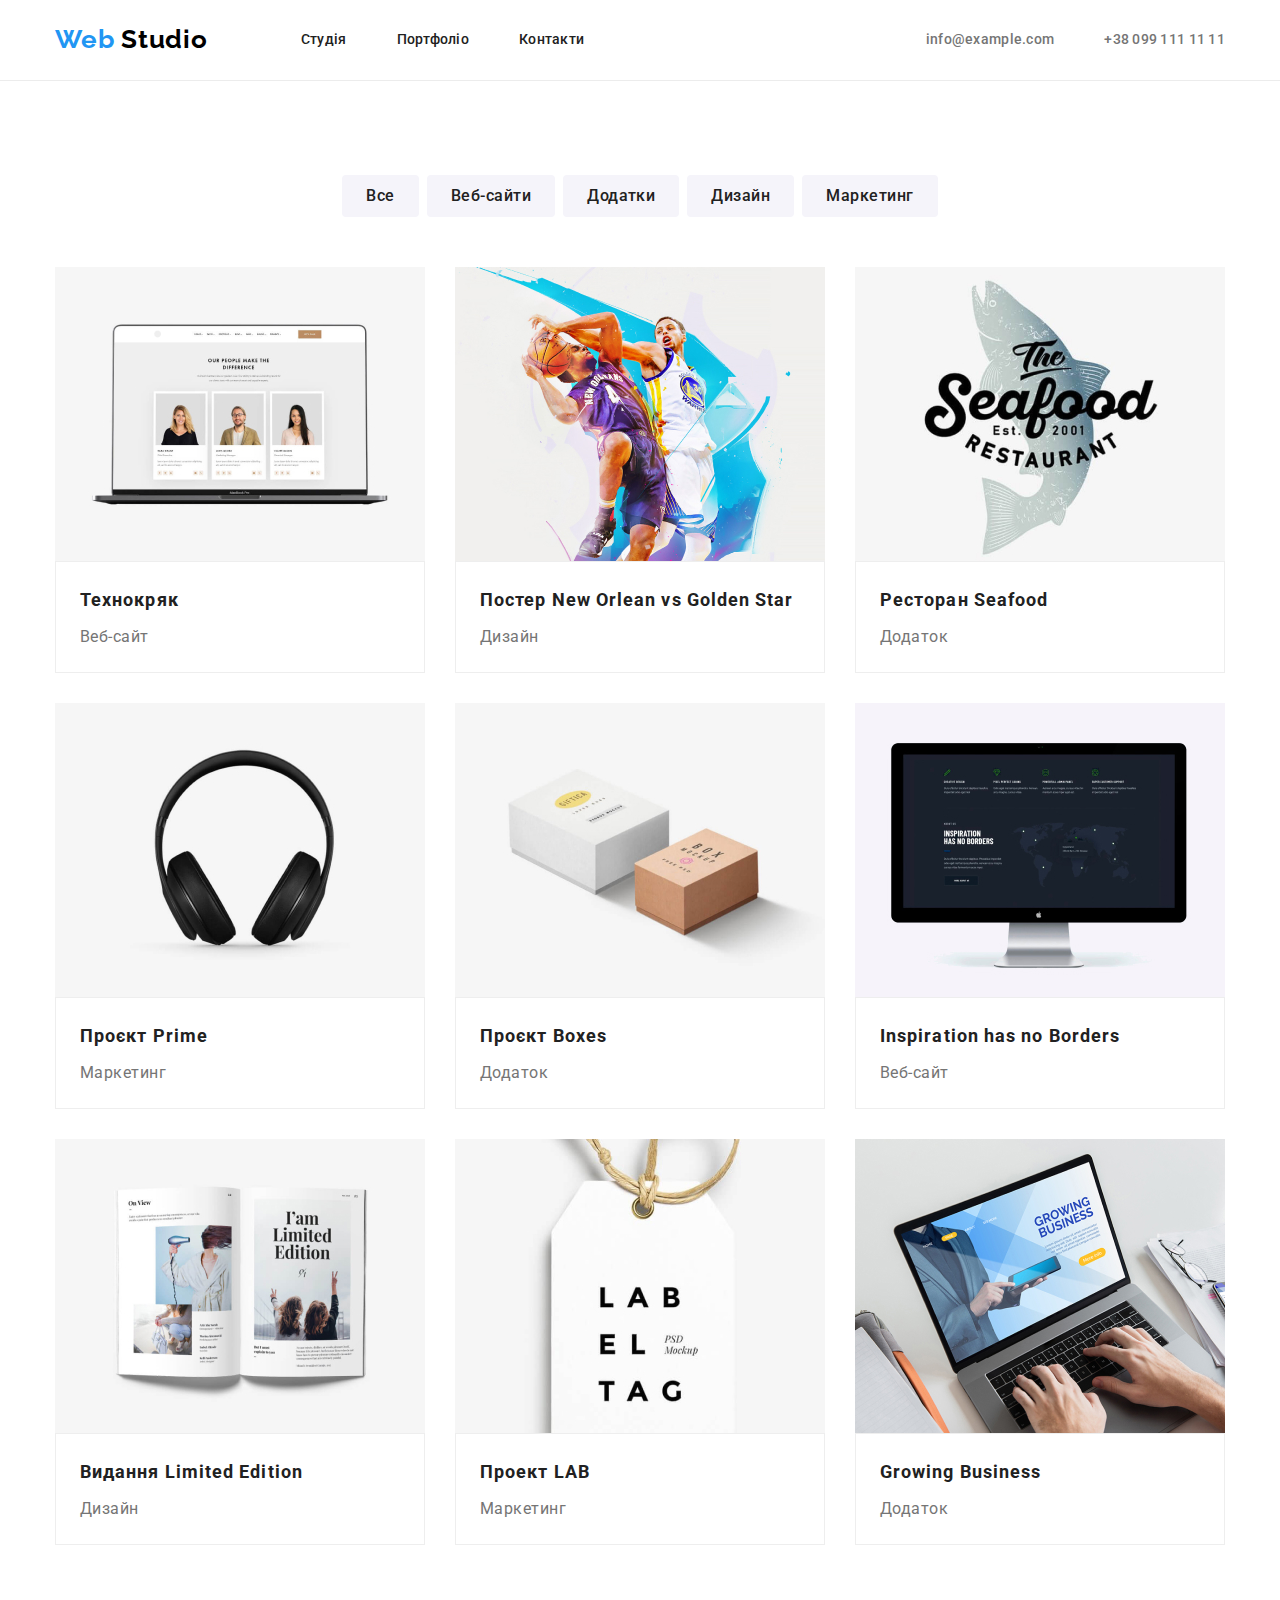
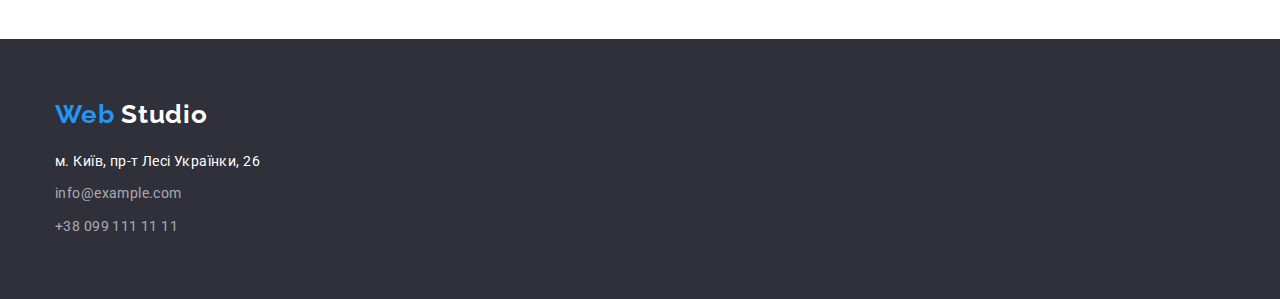
==== portfolio.html @ bc8c978a "start" ====
<!DOCTYPE html>
<html lang="en">
	<head>
		<meta charset="UTF-8" />
		<meta http-equiv="X-UA-Compatible" content="IE=edge" />
		<meta name="viewport" content="width=device-width, initial-scale=1.0" />
		<title>WebStudio</title>
		<link rel="preconnect" href="https://fonts.googleapis.com" />
		<link rel="preconnect" href="https://fonts.gstatic.com" crossorigin />
		<link
			href="https://fonts.googleapis.com/css2?family=Raleway:wght@700&family=Roboto:wght@400;500;700;900&display=swap"
			rel="stylesheet"
		/>
		<link
			rel="stylesheet"
			href="https://cdnjs.cloudflare.com/ajax/libs/modern-normalize/1.1.0/modern-normalize.min.css"
		/>
		<link rel="stylesheet" href="./css/styles.css" />
	</head>
	<body>
		<header class="header">
			<div class="container main-nav">
				<a href="./index.html" class="header-logo link">
					<span class="header-logo-part header-logo">Web</span>
					<span class="header-logo-second-part header-logo">Studio</span>
				</a>

				<nav class="header-nav">
					<ul class="header-nav-list list">
						<li class="item"><a href="./index.html" class="header-link link">Студія</a></li>
						<li class="item"><a href="./portfolio.html" class="header-link link">Портфоліо</a></li>
						<li class="item"><a href="/" class="header-link link">Контакти</a></li>
					</ul>
				</nav>
				<ul class="list header-contact">
					<li><a href="mailto:info@example.com" class="header-mail link">info@example.com</a></li>
					<li><a href="tel:+380991111111" class="header-tel link">+38 099 111 11 11</a></li>
				</ul>
			</div>
		</header>
		<main>
			<section class="section">
				<div class="container">
					<h1 class="visually-hidden">Приклади робіт</h1>
					<ul class="list portfolio-btn-main">
						<li class="portfolio-btn-list"><button type="button" class="portfolio-btn">Все</button></li>
						<li class="portfolio-btn-list"><button type="button" class="portfolio-btn">Веб-сайти</button></li>
						<li class="portfolio-btn-list"><button type="button" class="portfolio-btn">Додатки</button></li>
						<li class="portfolio-btn-list"><button type="button" class="portfolio-btn">Дизайн</button></li>
						<li class="portfolio-btn-list"><button type="button" class="portfolio-btn">Маркетинг</button></li>
					</ul>

					<ul class="list portfolio-list">
						<li class="portfolio-element">
							<a href="" class="link">
								<img src="images/img1.jpg" alt="пример1" width="370" />
								<div class="portfolio-examples-container">
									<h2 class="portfolio-examples-title">Технокряк</h2>
									<p class="portfolio-examples-text">Веб-сайт</p>
								</div>
							</a>
						</li>
						<li class="portfolio-element">
							<a href="" class="link">
								<img src="images/img2.jpg" alt="пример2" width="370" />
								<div class="portfolio-examples-container">
									<h2 class="portfolio-examples-title">Постер New Orlean vs Golden Star</h2>
									<p class="portfolio-examples-text">Дизайн</p>
								</div>
							</a>
						</li>
						<li class="portfolio-element">
							<a href="" class="link">
								<img src="images/img3.jpg" alt="пример3" width="370" />
								<div class="portfolio-examples-container">
									<h2 class="portfolio-examples-title">Ресторан Seafood</h2>
									<p class="portfolio-examples-text">Додаток</p>
								</div>
							</a>
						</li>
						<li class="portfolio-element">
							<a href="" class="link">
								<img src="images/img4.jpg" alt="пример4" width="370" />
								<div class="portfolio-examples-container">
									<h2 class="portfolio-examples-title">Проєкт Prime</h2>
									<p class="portfolio-examples-text">Маркетинг</p>
								</div>
							</a>
						</li>
						<li class="portfolio-element">
							<a href="" class="link">
								<img src="images/img5.jpg" alt="пример5" width="370" />
								<div class="portfolio-examples-container">
									<h2 class="portfolio-examples-title">Проєкт Boxes</h2>
									<p class="portfolio-examples-text">Додаток</p>
								</div>
							</a>
						</li>
						<li class="portfolio-element">
							<a href="" class="link">
								<img src="images/img6.jpg" alt="пример6" width="370" />
								<div class="portfolio-examples-container">
									<h2 class="portfolio-examples-title">Inspiration has no Borders</h2>
									<p class="portfolio-examples-text">Веб-сайт</p>
								</div>
							</a>
						</li>
						<li class="portfolio-element">
							<a href="" class="link">
								<img src="images/img7.jpg" alt="пример7" width="370" />
								<div class="portfolio-examples-container">
									<h2 class="portfolio-examples-title">Видання Limited Edition</h2>
									<p class="portfolio-examples-text">Дизайн</p>
								</div>
							</a>
						</li>
						<li class="portfolio-element">
							<a href="" class="link">
								<img src="images/img8.jpg" alt="пример8" width="370" />
								<div class="portfolio-examples-container">
									<h2 class="portfolio-examples-title">Проект LAB</h2>
									<p class="portfolio-examples-text">Маркетинг</p>
								</div>
							</a>
						</li>
						<li class="portfolio-element">
							<a href="" class="link">
								<img src="images/img9.jpg" alt="пример9" width="370" />
								<div class="portfolio-examples-container">
									<h2 class="portfolio-examples-title">Growing Business</h2>
									<p class="portfolio-examples-text">Додаток</p>
								</div>
							</a>
						</li>
					</ul>
				</div>
			</section>
		</main>
		<footer class="footer">
			<div class="container">
				<a href="./index.html" class="footer-logo footer-logo-box link">
					<span class="footer-logo-part footer-logo">Web</span>
					<span class="footer-logo-second-part footer-logo">Studio</span>
				</a>

				<address class="footer-list">
					<ul class="list">
						<li class="footer-adress-list">
							<a
								href="https://goo.gl/maps/3mXJQrNmYbc9jaJk7"
								class="footer-location link"
								target="_blank"
								rel="noopener noreferrer nofollow"
							>
								м. Київ, пр-т Лесі Українки, 26
							</a>
						</li>
						<li class="footer-adress-list">
							<a href="mailto:info@example.com" class="footer-mail link">info@example.com</a>
						</li>
						<li class="footer-adress-list">
							<a href="tel:+380991111111" class="footer-tel link">+38 099 111 11 11</a>
						</li>
					</ul>
				</address>
			</div>
		</footer>
	</body>
</html>
---- css/styles.css ----
:root {
	--primary-text-color: #757575;
	--primary-title-color: #212121;
	--accent-color: #2196f3;
}

body {
	font-family: "roboto", sans-serif;
	color: var(--primary-text-color);
}
.visually-hidden {
	position: absolute;
	width: 1px;
	height: 1px;
	margin: -1px;
	border: 0;
	padding: 0;
	white-space: nowrap;
	clip-path: inset(100%);
	clip: rect(0 0 0 0);
	overflow: hidden;
}
.link {
	text-decoration: none;
}
.list {
	list-style: none;
}

ul,
p,
h1,
h2,
h3,
h4,
h5,
h6 {
	margin: 0;
	padding: 0px;
}

.container {
	width: 1200px;
	margin-left: auto;
	margin-right: auto;
	padding-left: 15px;
	padding-right: 15px;
}

.header {
		border-bottom: 1px solid #ececec;
}
.header-logo {
	font-family: "Raleway", sans-serif;
	font-weight: 700;
	font-size: 26px;
	line-height: 1.2;
	letter-spacing: 0.03em;
}
.header-logo-part {
	color: var(--accent-color);
}
.header-logo-second-part {
	color: #000000;
}
.header-nav {
	color: var(--primary-title-color);
	font-weight: 500;
	font-size: 14px;
	line-height: 1.14;
	letter-spacing: 0.02em;
	margin-left: 93px;
}
.header-nav-list {
	display: flex;
	}
.item:last-child {
	margin-right: 0px;
}
.item {
	margin-right: 50px;
}
.main-nav {
	display: flex;
	align-items: center;
	padding-top: 24px;
	padding-bottom: 25px;
}
.header-contact {
	display: flex;
	margin-left: auto;
}

.header-tel {
	margin-left: 50px;
}

.header-btn {
	display: block;
	box-sizing: border-box;
	padding: 10px 32px;
	margin: 30px auto 0;
	border-radius: 4px;
	border-color: transparent;

	font-family: inherit;
	color: #ffffff;
	background-color: var(--accent-color);
	font-weight: 696px;
	font-size: 16px;
	line-height: 1.87;
	align-items: center;
	text-align: center;
	letter-spacing: 0.06em;
}

.header-btn:hover,
.header-btn:focus {
	cursor: pointer;
}
.header-link {
	color: var(--primary-title-color);
	font-weight: 500;
	font-size: 14px;
	line-height: 1.14;
	letter-spacing: 0.02em;
}
.header-link:hover,
.header-link:focus,
.header-tel:hover,
.header-tel:focus,
.header-mail:hover,
.header-mail:focus {
	color: var(--accent-color);
}
.header-mail,
.header-tel {
	color: var(--primary-text-color);
	font-weight: 500;
	font-size: 14px;
	line-height: 1.14;
	letter-spacing: 0.02em;
}
/*Main*/
.section {
	padding: 94px 0px;
}
.work-section {
	padding-top: 0px;
}

.hero-list {
	display: flex;
	padding: 0px 0px;
}
.hero-advantage {
	margin-right: 30px;
	width: 270px;
}
.hero-advantage:last-child {
	margin-right: 0px;
}
.hero-pre-title {
	margin-bottom: 10px;
}
.hero {
	background-color: #2f303a;
	padding-top: 200px;
	padding-bottom: 200px;
}

.hero-title {
	margin-bottom: 50px;
}
img {
	display: block;
	max-width: 100%;
	height: auto;
}

.hero-item {
	display: flex;
	padding-left: 0px;
}
.hero-item-list {
	margin-right: 30px;
}
.hero-item-list:last-child {
	margin-right: 0px;
}
.hero-title-main {
	margin-left: auto;
	margin-right: auto;
	max-width: 696px;
	font-weight: 900;
	font-size: 44px;
	line-height: 1.36;
	text-align: center;
	letter-spacing: 0.06em;
	text-transform: uppercase;
	color: #ffffff;
}
.hero-pre-title {
	color: var(--primary-title-color);
	font-weight: 700;
	font-size: 14px;
	line-height: 1.14;
	letter-spacing: 0.03em;
	text-transform: uppercase;
}
.hero-title {
	color: var(--primary-title-color);
	font-weight: 700;
	font-size: 36px;
	line-height: 1.16;
	text-align: center;
	letter-spacing: 0.03em;
}
.team-section {
	background-color: #f5f4fa;
}
.hero-team-list {
	display: flex;
}
.hero-team-item {
	margin-right: 30px;
}
.hero-team-item:last-child {
	margin-right: 0px;
}

.hero-team-member {
	color: var(--primary-title-color);
	font-weight: 500;
	font-size: 16px;
	line-height: 1.18;
	text-align: center;
	letter-spacing: 0.03em;
	margin-bottom: 10px;
}
.hero-text,
.hero-team-text {
	color: var(--primary-text-color);
}
.hero-text {
	font-size: 14px;
	line-height: 1.7;
	letter-spacing: 0.03em;
}
.hero-team-text {
	font-size: 16px;
	line-height: 1.8;
	text-align: center;
	letter-spacing: 0.03em;
}
.hero-team-container {
padding-top: 30px;
padding-bottom: 30px;
}
/*footer*/
.footer {
	padding-top: 60px;
	padding-bottom: 60px;
}
.footer-logo {
	font-family: "Raleway", sans-serif;
	font-weight: 700;
	font-size: 26px;
	line-height: 1.2;
	letter-spacing: 0.03em;
}

.footer-logo-box {
	display: block;
	margin-bottom: 20px;
	}
.footer-adress-list {
	margin-bottom: 9px;
}
.footer-adress-list:last-child {
	margin-bottom: 0px;
}
.footer-logo-part {
	color: var(--accent-color);
}
.footer-logo-second-part {
	color: #ffffff;
}
.footer {
	background-color: #2f303a;
}
.footer-location {
	font-style: normal;
	font-size: 14px;
	line-height: 1.7;
	letter-spacing: 0.03em;
	color: #ffffff;
}
.footer-mail,
.footer-tel {
	font-style: normal;
	font-size: 14px;
	line-height: 1.7;
	letter-spacing: 0.03em;
	color: rgba(255, 255, 255, 0.6);
}

/*portfolio*/
.portfolio-btn-main {
	display: flex;
	margin-bottom: 50px;
	justify-content: center;
}

.portfolio-btn {
	border-radius: 4px;
	border-color: transparent;
	padding: 6px 22px 6px 22px;
	font-family: inherit;
	color: var(--primary-title-color);
	background-color: #f5f4fa;
	font-weight: 500;
	font-size: 16px;
	line-height: 1.6;
	text-align: center;
	letter-spacing: 0.03em;
}

.portfolio-btn-list {
	margin-right: 8px;
}

.portfolio-btn-list:last-child {
	margin-right: 0px;
}

.portfolio-btn:hover,
.portfolio-btn:focus {
	color: #ffffff;
	cursor: pointer;
	background-color: var(--accent-color);
}

.portfolio-list {
	display: flex;
	flex-wrap: wrap;
}
.portfolio-element {
	width: 370px;
	margin-right: 30px;
	margin-bottom: 30px;
}
.portfolio-element:nth-last-child(-n + 3) {
	margin-bottom: 0px;
}

.portfolio-element:nth-child(3n) {
	margin-right: 0px;
}

.portfolio-examples-title {
	margin-bottom: 4px;
	color: var(--primary-title-color);
	font-weight: 700;
	font-size: 18px;
	line-height: 2;
	letter-spacing: 0.06em;
}
.portfolio-examples-text {
	color: var(--primary-text-color);
	font-size: 16px;
	line-height: 1.87;
	letter-spacing: 0.03em;
}

.portfolio-examples-container {
	padding: 20px 24px 20px 24px;
	border: 1px solid #EEEEEE;
}
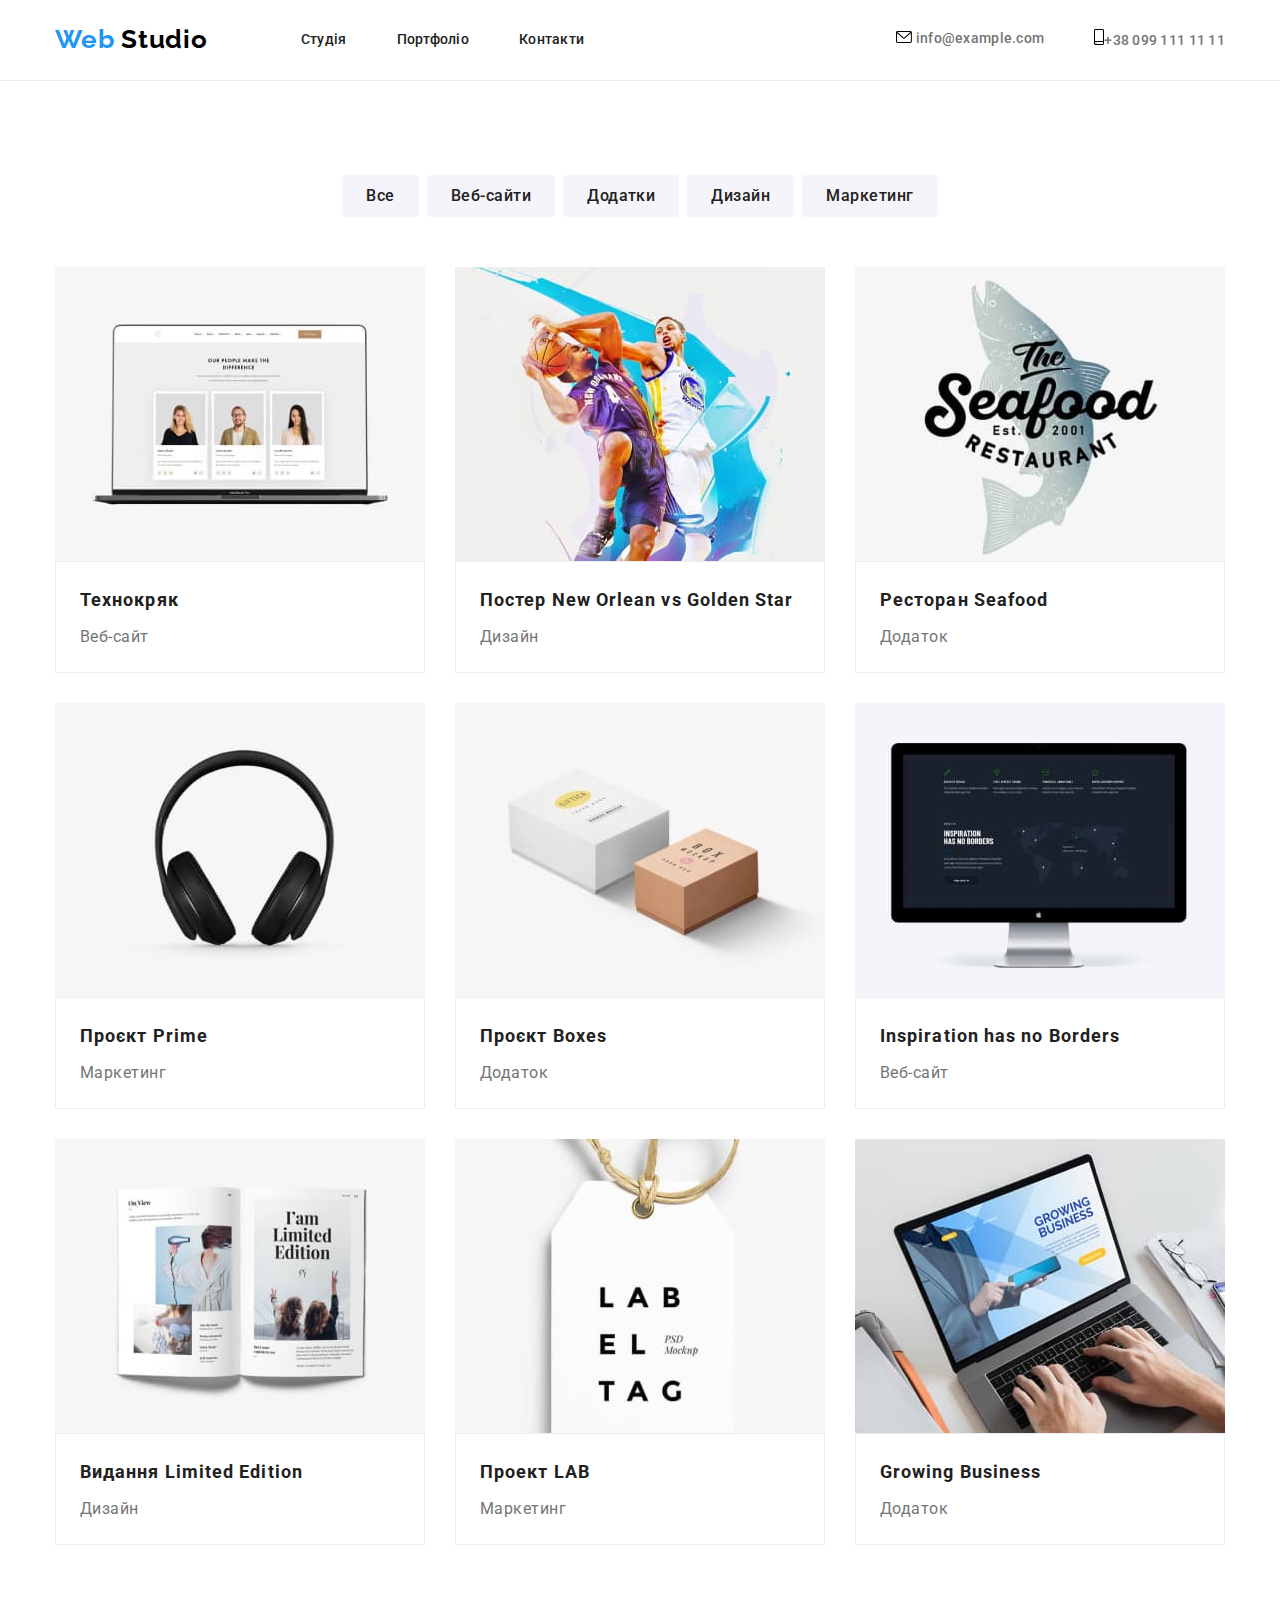
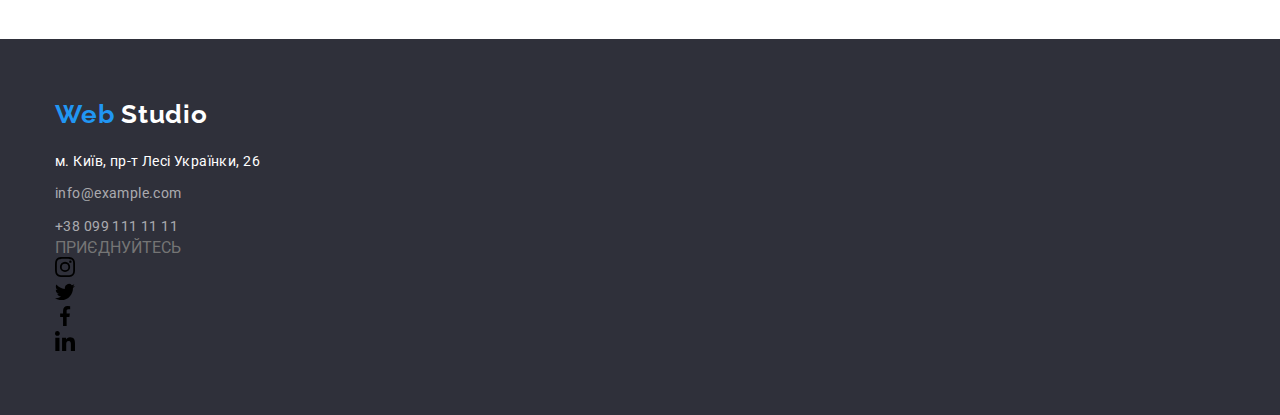
==== commit 35ddfbaa: "pre-finish" ====
--- a/portfolio.html
+++ b/portfolio.html
@@ -33,8 +33,16 @@
 					</ul>
 				</nav>
 				<ul class="list header-contact">
-					<li><a href="mailto:info@example.com" class="header-mail link">info@example.com</a></li>
-					<li><a href="tel:+380991111111" class="header-tel link">+38 099 111 11 11</a></li>
+					<li>
+						<a href="mailto:info@example.com" class="header-mail link"> <svg class="mail-soc-icon" width="16" height="12">
+							<use href="./images/symbol-defs.svg#icon-envelope"></use>
+						</svg>
+							info@example.com 
+						</a>
+					</li>
+					<li><a href="tel:+380991111111" class="header-tel link"> <svg class="phone-soc-icon" width="10" height="16">
+						<use href="./images/symbol-defs.svg#icon-header-smartphone"></use>
+					</svg>+38 099 111 11 11</a></li>
 				</ul>
 			</div>
 		</header>
@@ -52,7 +60,7 @@
 
 					<ul class="list portfolio-list">
 						<li class="portfolio-element">
-							<a href="" class="link">
+							<a href="" class="link project-link">
 								<img src="images/img1.jpg" alt="пример1" width="370" />
 								<div class="portfolio-examples-container">
 									<h2 class="portfolio-examples-title">Технокряк</h2>
@@ -61,7 +69,7 @@
 							</a>
 						</li>
 						<li class="portfolio-element">
-							<a href="" class="link">
+							<a href="" class="link project-link">
 								<img src="images/img2.jpg" alt="пример2" width="370" />
 								<div class="portfolio-examples-container">
 									<h2 class="portfolio-examples-title">Постер New Orlean vs Golden Star</h2>
@@ -70,7 +78,7 @@
 							</a>
 						</li>
 						<li class="portfolio-element">
-							<a href="" class="link">
+							<a href="" class="link project-link">
 								<img src="images/img3.jpg" alt="пример3" width="370" />
 								<div class="portfolio-examples-container">
 									<h2 class="portfolio-examples-title">Ресторан Seafood</h2>
@@ -79,7 +87,7 @@
 							</a>
 						</li>
 						<li class="portfolio-element">
-							<a href="" class="link">
+							<a href="" class="link project-link">
 								<img src="images/img4.jpg" alt="пример4" width="370" />
 								<div class="portfolio-examples-container">
 									<h2 class="portfolio-examples-title">Проєкт Prime</h2>
@@ -88,7 +96,7 @@
 							</a>
 						</li>
 						<li class="portfolio-element">
-							<a href="" class="link">
+							<a href="" class="link project-link">
 								<img src="images/img5.jpg" alt="пример5" width="370" />
 								<div class="portfolio-examples-container">
 									<h2 class="portfolio-examples-title">Проєкт Boxes</h2>
@@ -97,7 +105,7 @@
 							</a>
 						</li>
 						<li class="portfolio-element">
-							<a href="" class="link">
+							<a href="" class="link project-link">
 								<img src="images/img6.jpg" alt="пример6" width="370" />
 								<div class="portfolio-examples-container">
 									<h2 class="portfolio-examples-title">Inspiration has no Borders</h2>
@@ -106,7 +114,7 @@
 							</a>
 						</li>
 						<li class="portfolio-element">
-							<a href="" class="link">
+							<a href="" class="link project-link">
 								<img src="images/img7.jpg" alt="пример7" width="370" />
 								<div class="portfolio-examples-container">
 									<h2 class="portfolio-examples-title">Видання Limited Edition</h2>
@@ -115,7 +123,7 @@
 							</a>
 						</li>
 						<li class="portfolio-element">
-							<a href="" class="link">
+							<a href="" class="link project-link">
 								<img src="images/img8.jpg" alt="пример8" width="370" />
 								<div class="portfolio-examples-container">
 									<h2 class="portfolio-examples-title">Проект LAB</h2>
@@ -124,7 +132,7 @@
 							</a>
 						</li>
 						<li class="portfolio-element">
-							<a href="" class="link">
+							<a href="" class="link project-link">
 								<img src="images/img9.jpg" alt="пример9" width="370" />
 								<div class="portfolio-examples-container">
 									<h2 class="portfolio-examples-title">Growing Business</h2>
@@ -137,12 +145,11 @@
 			</section>
 		</main>
 		<footer class="footer">
-			<div class="container">
-				<a href="./index.html" class="footer-logo footer-logo-box link">
+			<div class="container footer-container">
+				<div class="footer-box"><a href="./index.html" class="footer-logo footer-logo-box link">
 					<span class="footer-logo-part footer-logo">Web</span>
 					<span class="footer-logo-second-part footer-logo">Studio</span>
 				</a>
-
 				<address class="footer-list">
 					<ul class="list">
 						<li class="footer-adress-list">
@@ -161,8 +168,27 @@
 						<li class="footer-adress-list">
 							<a href="tel:+380991111111" class="footer-tel link">+38 099 111 11 11</a>
 						</li>
-					</ul>
-				</address>
+					</ul></div>
+				
+					<div class="footer-soc">
+						<p class="footer-soc-title">ПРИЄДНУЙТЕСЬ</p>
+							<ul class="footer-soc-list list" 
+								<li><a href=""class="footer-soc-link"><svg class="footer-soc-icon" width="20" height="20">
+									<use href="./images/symbol-defs.svg#icon-instagram"></use>
+								</svg></a></li>
+								<li><a href=""class="footer-soc-link"><svg class="footer-soc-icon" width="20" height="20">
+									<use href="./images/symbol-defs.svg#icon-twitter"></use>
+								</svg></a></li>
+								<li><a href=""class="footer-soc-link"><svg class="footer-soc-icon" width="20" height="20">
+									<use href="./images/symbol-defs.svg#icon-facebook"></use>
+								</svg></a></li>
+								<li><a href=""class="footer-soc-link"><svg class="footer-soc-icon" width="20" height="20">
+									<use href="./images/symbol-defs.svg#icon-linkedin"></use>
+								</svg></a></li>
+							</ul>
+						
+					</div>
+					</address>
 			</div>
 		</footer>
 	</body>
--- a/css/styles.css
+++ b/css/styles.css
@@ -48,7 +48,7 @@
 }
 
 .header {
-		border-bottom: 1px solid #ececec;
+	border-bottom: 1px solid #ececec;
 }
 .header-logo {
 	font-family: "Raleway", sans-serif;
@@ -73,7 +73,7 @@
 }
 .header-nav-list {
 	display: flex;
-	}
+}
 .item:last-child {
 	margin-right: 0px;
 }
@@ -164,6 +164,14 @@
 	margin-bottom: 10px;
 }
 .hero {
+	max-width: 1600px;
+	height: 600px;
+	margin-left: auto;
+	margin-right: auto;
+	background-image: linear-gradient(rgba(47, 48, 58, 0.4), rgba(47, 48, 58, 0.4)), url(../images/hero.jpg);
+	background-repeat: no-repeat;
+	background-position: center;
+	background-size: cover;
 	background-color: #2f303a;
 	padding-top: 200px;
 	padding-bottom: 200px;
@@ -228,7 +236,6 @@
 .hero-team-item:last-child {
 	margin-right: 0px;
 }
-
 .hero-team-member {
 	color: var(--primary-title-color);
 	font-weight: 500;
@@ -252,11 +259,38 @@
 	line-height: 1.8;
 	text-align: center;
 	letter-spacing: 0.03em;
+	margin-bottom: 16px;
 }
 .hero-team-container {
-padding-top: 30px;
-padding-bottom: 30px;
-}
+	padding-top: 30px;
+	padding-bottom: 30px;
+}
+
+.team-soc {
+	display: flex;
+	justify-content: center;
+	gap: 10%;
+}
+.team-soc-link {
+	width: 44px;
+	height: 44px;
+	border-radius: 50%;
+	background-color: #FFFFFF;
+	display: flex;
+	justify-content: center;
+	align-items: center;
+}
+.team-soc-link:hover, :focus {
+	background-color: #2196F3;
+}
+.team-soc-link .team-soc-icon:hover, :focus {
+	fill: #ffffff;
+}
+
+.team-soc-icon {
+	fill:#AFB1B8;
+}
+
 /*footer*/
 .footer {
 	padding-top: 60px;
@@ -273,7 +307,7 @@
 .footer-logo-box {
 	display: block;
 	margin-bottom: 20px;
-	}
+}
 .footer-adress-list {
 	margin-bottom: 9px;
 }
@@ -375,5 +409,5 @@
 
 .portfolio-examples-container {
 	padding: 20px 24px 20px 24px;
-	border: 1px solid #EEEEEE;
-}
+	border: 1px solid #eeeeee;
+}
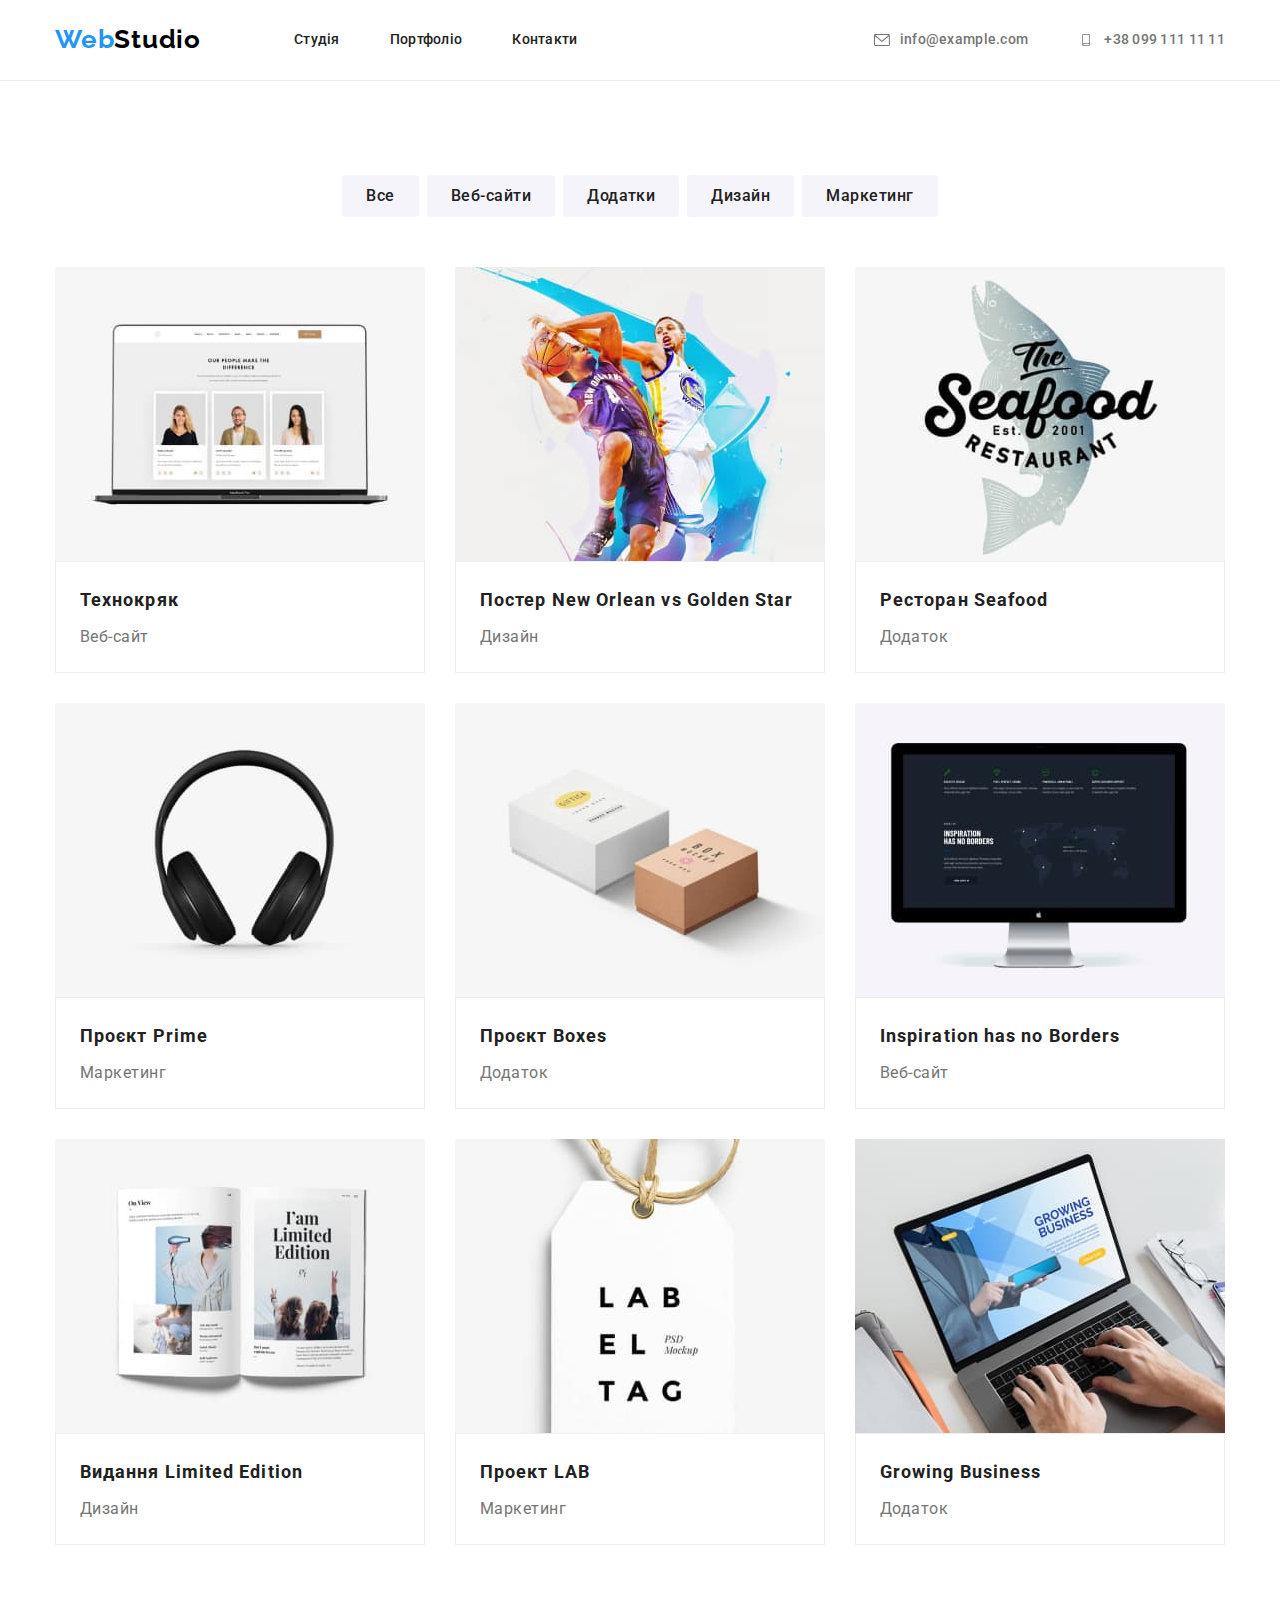
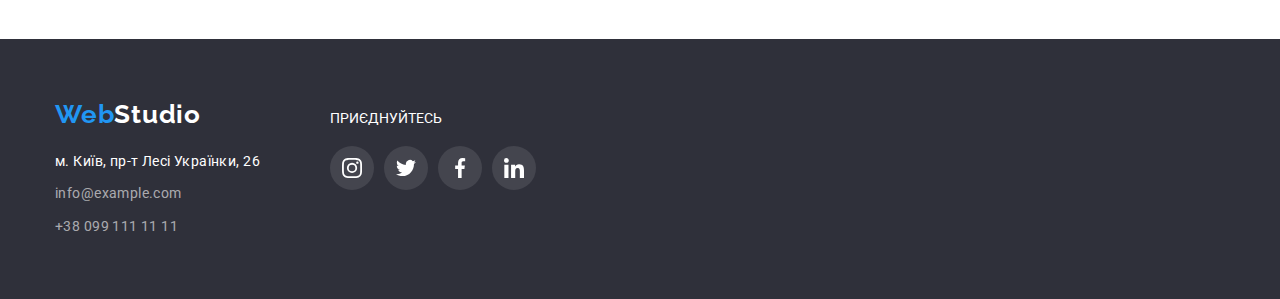
==== commit 6b0afddf: "pre-finish hw-4" ====
--- a/portfolio.html
+++ b/portfolio.html
@@ -21,8 +21,7 @@
 		<header class="header">
 			<div class="container main-nav">
 				<a href="./index.html" class="header-logo link">
-					<span class="header-logo-part header-logo">Web</span>
-					<span class="header-logo-second-part header-logo">Studio</span>
+					<span class="header-logo-part header-logo">Web</span><span class="header-logo-second-part header-logo">Studio</span>
 				</a>
 
 				<nav class="header-nav">
@@ -147,8 +146,7 @@
 		<footer class="footer">
 			<div class="container footer-container">
 				<div class="footer-box"><a href="./index.html" class="footer-logo footer-logo-box link">
-					<span class="footer-logo-part footer-logo">Web</span>
-					<span class="footer-logo-second-part footer-logo">Studio</span>
+					<span class="footer-logo-part footer-logo">Web</span><span class="footer-logo-second-part footer-logo">Studio</span>
 				</a>
 				<address class="footer-list">
 					<ul class="list">
--- a/css/styles.css
+++ b/css/styles.css
@@ -135,11 +135,37 @@
 }
 .header-mail,
 .header-tel {
+	display: flex;
+	align-items: center;
 	color: var(--primary-text-color);
 	font-weight: 500;
 	font-size: 14px;
 	line-height: 1.14;
 	letter-spacing: 0.02em;
+}
+
+.mail-soc-icon {
+	fill: #757575;
+	width: 16px;
+	height: 12px;
+	background-color: #ffffff;
+	margin-right: 10px;
+}
+.mail-soc-icon:hover,
+:focus {
+	fill: #2196f3;
+}
+
+.phone-soc-icon {
+	fill: #757575;
+	width: 16px;
+	height: 12px;
+	background-color: #ffffff;
+	margin-right: 10px;
+}
+.phone-soc-icon:hover,
+:focus {
+	fill: #2196f3;
 }
 /*Main*/
 .section {
@@ -224,6 +250,20 @@
 	text-align: center;
 	letter-spacing: 0.03em;
 }
+
+.advantage-logo {
+	width: 270px;
+	height: 120px;
+	background-color: #f5f4fa;
+	display: flex;
+	justify-content: center;
+	align-items: center;
+	margin-bottom: 30px;
+}
+.adv-logo-icon {
+	fill: #212121;
+}
+
 .team-section {
 	background-color: #f5f4fa;
 }
@@ -264,33 +304,72 @@
 .hero-team-container {
 	padding-top: 30px;
 	padding-bottom: 30px;
+	box-shadow: 0px 1px 1px rgba(0, 0, 0, 0.12), 0px 4px 4px rgba(0, 0, 0, 0.06), 1px 4px 6px rgba(0, 0, 0, 0.16);
 }
 
 .team-soc {
 	display: flex;
 	justify-content: center;
-	gap: 10%;
+	gap: 10px;
 }
 .team-soc-link {
 	width: 44px;
 	height: 44px;
 	border-radius: 50%;
-	background-color: #FFFFFF;
-	display: flex;
-	justify-content: center;
-	align-items: center;
-}
-.team-soc-link:hover, :focus {
-	background-color: #2196F3;
-}
-.team-soc-link .team-soc-icon:hover, :focus {
+	background-color: #ffffff;
+	display: flex;
+	justify-content: center;
+	align-items: center;
+}
+.team-soc-link:hover,
+:focus {
+	background-color: #2196f3;
+}
+.team-soc-link .team-soc-icon:hover,
+:focus {
 	fill: #ffffff;
 }
 
 .team-soc-icon {
-	fill:#AFB1B8;
-}
-
+	fill: #afb1b8;
+}
+
+/*clients*/
+
+.clients {
+	display: flex;
+	justify-content: center;
+	align-items: center;
+}
+.clients-list {
+	margin-right: 30px;
+}
+.client-icon {
+	fill: #afb1b8;
+}
+
+.client-icon:hover,
+:focus {
+	fill: #2196f3;
+}
+
+.clients-link:hover,
+:focus {
+	border-color: #2196f3;
+}
+.clients-list:last-child {
+	margin-right: 0px;
+}
+
+.clients-link {
+	border: 1px solid rgba(175, 177, 184, 1);
+	width: 170px;
+	height: 92px;
+	display: flex;
+	justify-content: center;
+	align-items: center;
+	margin-bottom: 30px;
+}
 /*footer*/
 .footer {
 	padding-top: 60px;
@@ -339,6 +418,44 @@
 	color: rgba(255, 255, 255, 0.6);
 }
 
+
+.footer-soc-title {
+	margin-bottom: 20px;
+	display: block;
+	font-style: normal;
+	font-size: 14px;
+color: #FFFFFF;
+}
+
+.footer-soc-link {
+	display: flex;
+	justify-content: center;
+	align-items: center;
+	width: 44px;
+	height: 44px;
+	border-radius: 50%;
+	background-color: rgba(255, 255, 255, 0.1)
+	
+}
+.footer-soc-icon {
+	fill: #FFFFFF;
+}
+.footer-soc-link:hover, :focus {
+	background-color: #2196f3;
+}
+.footer-container{
+	display: flex;
+	align-items: baseline;
+}
+
+.footer-soc-list {
+	display: flex;
+	gap: 10px;
+}
+
+.footer-soc {
+	margin-left: 70px;
+}
 /*portfolio*/
 .portfolio-btn-main {
 	display: flex;
@@ -392,6 +509,12 @@
 	margin-right: 0px;
 }
 
+.project-link {
+	display: block;
+}
+.project-link:hover, :focus {
+	box-shadow: 0px 1px 1px rgba(0, 0, 0, 0.12), 0px 4px 4px rgba(0, 0, 0, 0.06), 1px 4px 6px rgba(0, 0, 0, 0.16);
+}
 .portfolio-examples-title {
 	margin-bottom: 4px;
 	color: var(--primary-title-color);
@@ -411,3 +534,8 @@
 	padding: 20px 24px 20px 24px;
 	border: 1px solid #eeeeee;
 }
+
+.portfolio-btn:hover, :focus {
+	display: block;
+	box-shadow: 0px 1px 1px rgba(0, 0, 0, 0.12), 0px 4px 4px rgba(0, 0, 0, 0.06), 1px 4px 6px rgba(0, 0, 0, 0.16);;
+}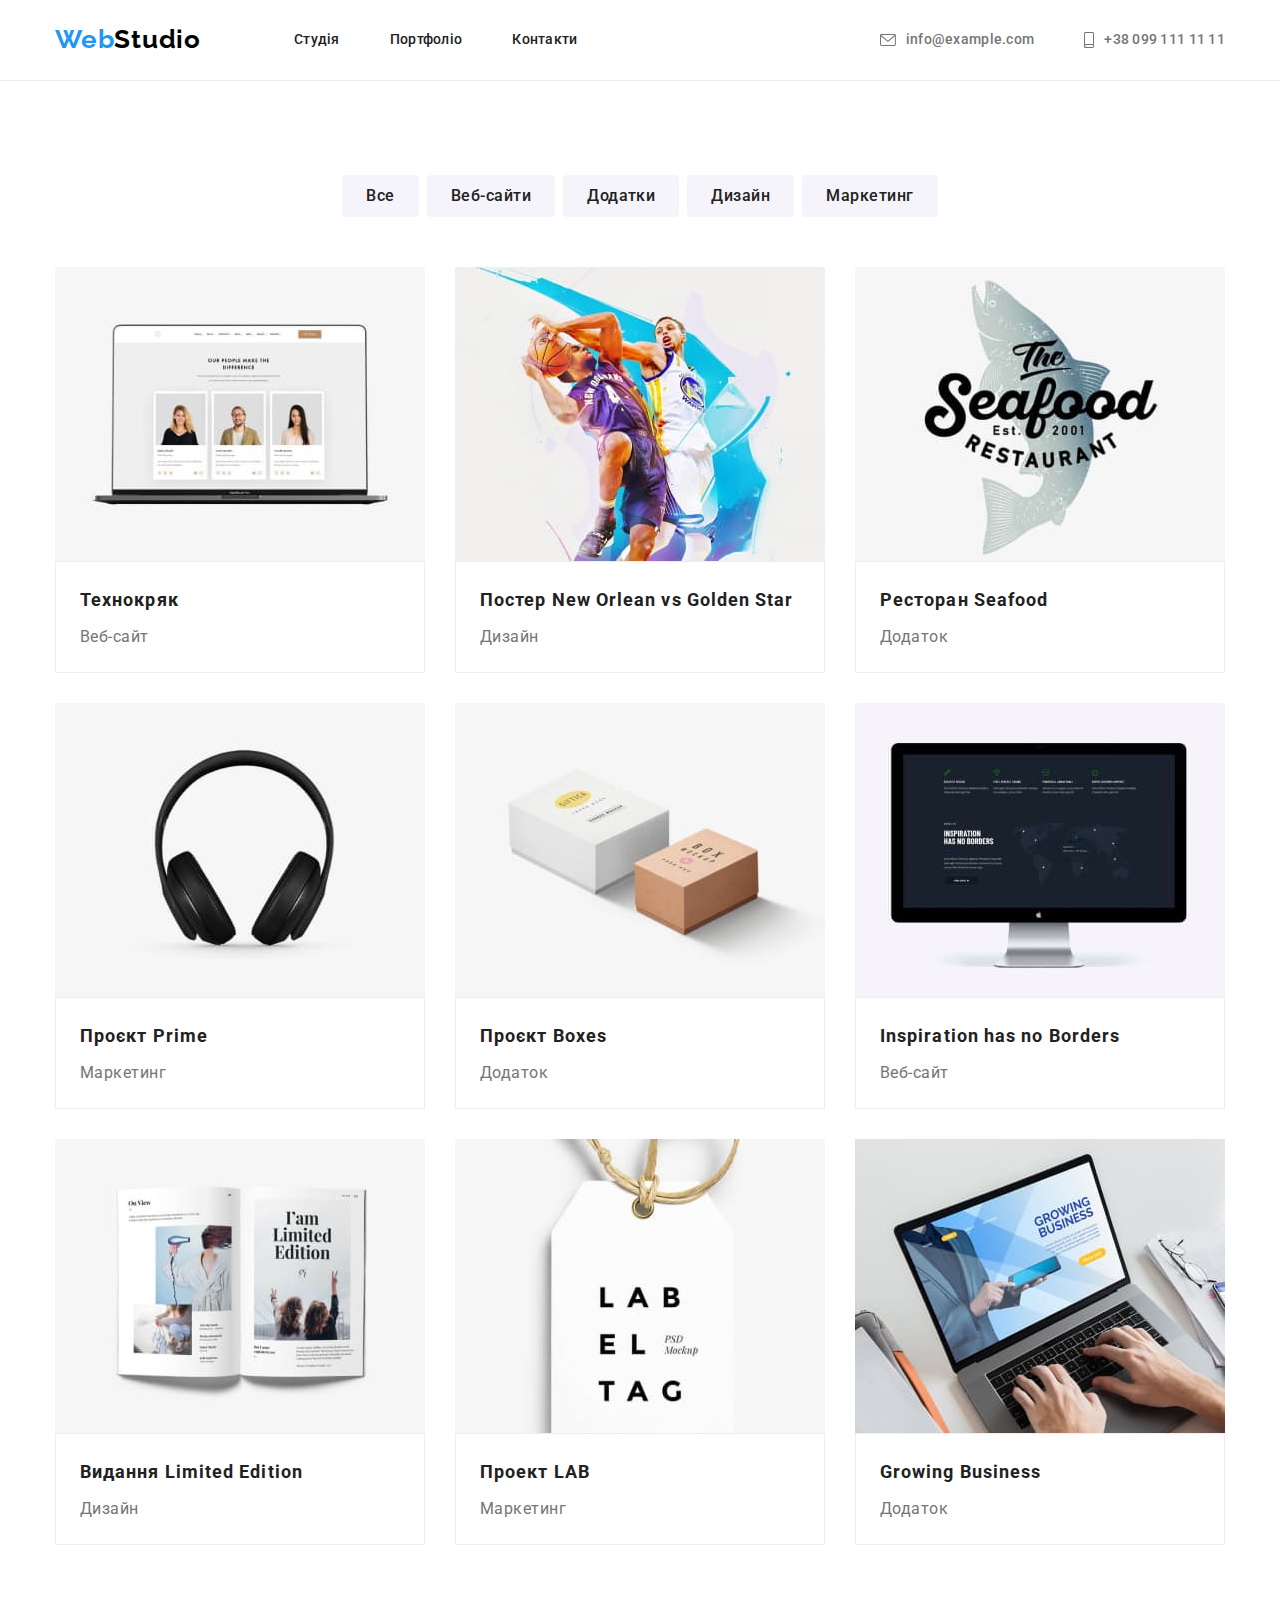
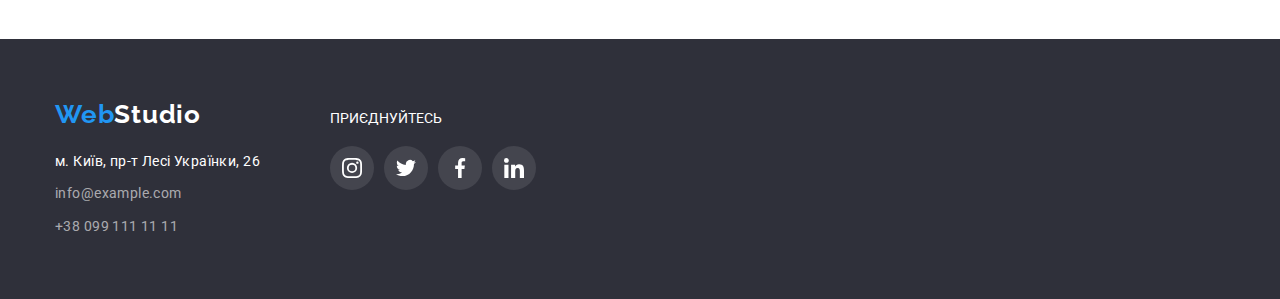
==== commit 56a0b55c: "дз 4 доопрацювання" ====
--- a/portfolio.html
+++ b/portfolio.html
@@ -33,13 +33,13 @@
 				</nav>
 				<ul class="list header-contact">
 					<li>
-						<a href="mailto:info@example.com" class="header-mail link"> <svg class="mail-soc-icon" width="16" height="12">
+						<a href="mailto:info@example.com" class="header-mail link"><svg class="mail-soc-icon" width="16" height="12">
 							<use href="./images/symbol-defs.svg#icon-envelope"></use>
 						</svg>
 							info@example.com 
 						</a>
 					</li>
-					<li><a href="tel:+380991111111" class="header-tel link"> <svg class="phone-soc-icon" width="10" height="16">
+					<li class="header-tel-contact"><a href="tel:+380991111111" class="header-tel link"><svg class="phone-soc-icon" width="10" height="16">
 						<use href="./images/symbol-defs.svg#icon-header-smartphone"></use>
 					</svg>+38 099 111 11 11</a></li>
 				</ul>
--- a/css/styles.css
+++ b/css/styles.css
@@ -91,7 +91,7 @@
 	margin-left: auto;
 }
 
-.header-tel {
+.header-tel-contact {
 	margin-left: 50px;
 }
 
@@ -133,6 +133,16 @@
 .header-mail:focus {
 	color: var(--accent-color);
 }
+.header-mail:hover .mail-soc-icon,
+.header-mail:focus .mail-soc-icon {
+	fill: #2196f3;
+}
+
+.header-tel:hover .phone-soc-icon,
+.header-tel:focus .phone-soc-icon {
+	fill: #2196f3;
+}
+
 .header-mail,
 .header-tel {
 	display: flex;
@@ -151,22 +161,15 @@
 	background-color: #ffffff;
 	margin-right: 10px;
 }
-.mail-soc-icon:hover,
-:focus {
-	fill: #2196f3;
-}
 
 .phone-soc-icon {
 	fill: #757575;
-	width: 16px;
-	height: 12px;
+	width: 10px;
+	height: 16px;
 	background-color: #ffffff;
 	margin-right: 10px;
 }
-.phone-soc-icon:hover,
-:focus {
-	fill: #2196f3;
-}
+
 /*Main*/
 .section {
 	padding: 94px 0px;
@@ -272,6 +275,9 @@
 }
 .hero-team-item {
 	margin-right: 30px;
+	background-color: #fff;
+	box-shadow: 0px 1px 1px rgba(0, 0, 0, 0.12), 0px 4px 4px rgba(0, 0, 0, 0.06), 1px 4px 6px rgba(0, 0, 0, 0.16);
+	border-radius: 0px 0px 4px 4px;
 }
 .hero-team-item:last-child {
 	margin-right: 0px;
@@ -304,7 +310,6 @@
 .hero-team-container {
 	padding-top: 30px;
 	padding-bottom: 30px;
-	box-shadow: 0px 1px 1px rgba(0, 0, 0, 0.12), 0px 4px 4px rgba(0, 0, 0, 0.06), 1px 4px 6px rgba(0, 0, 0, 0.16);
 }
 
 .team-soc {
@@ -322,11 +327,12 @@
 	align-items: center;
 }
 .team-soc-link:hover,
-:focus {
+.team-soc-link:focus {
 	background-color: #2196f3;
 }
-.team-soc-link .team-soc-icon:hover,
-:focus {
+
+.team-soc-link:hover .team-soc-icon,
+.team-soc-link:focus .team-soc-icon {
 	fill: #ffffff;
 }
 
@@ -348,15 +354,16 @@
 	fill: #afb1b8;
 }
 
-.client-icon:hover,
-:focus {
+.clients-link:hover,
+.clients-link:focus {
+	border-color: #2196f3;
+}
+
+.clients-link:hover .client-icon,
+.clients-link:focus .client-icon {
 	fill: #2196f3;
 }
 
-.clients-link:hover,
-:focus {
-	border-color: #2196f3;
-}
 .clients-list:last-child {
 	margin-right: 0px;
 }
@@ -368,7 +375,7 @@
 	display: flex;
 	justify-content: center;
 	align-items: center;
-	margin-bottom: 30px;
+	border-radius: 4px;
 }
 /*footer*/
 .footer {
@@ -418,13 +425,12 @@
 	color: rgba(255, 255, 255, 0.6);
 }
 
-
 .footer-soc-title {
 	margin-bottom: 20px;
 	display: block;
 	font-style: normal;
 	font-size: 14px;
-color: #FFFFFF;
+	color: #ffffff;
 }
 
 .footer-soc-link {
@@ -434,16 +440,16 @@
 	width: 44px;
 	height: 44px;
 	border-radius: 50%;
-	background-color: rgba(255, 255, 255, 0.1)
-	
+	background-color: rgba(255, 255, 255, 0.1);
 }
 .footer-soc-icon {
-	fill: #FFFFFF;
-}
-.footer-soc-link:hover, :focus {
+	fill: #ffffff;
+}
+.footer-soc-link:hover,
+.footer-soc-link:focus {
 	background-color: #2196f3;
 }
-.footer-container{
+.footer-container {
 	display: flex;
 	align-items: baseline;
 }
@@ -512,7 +518,8 @@
 .project-link {
 	display: block;
 }
-.project-link:hover, :focus {
+.project-link:hover,
+.project-link:focus {
 	box-shadow: 0px 1px 1px rgba(0, 0, 0, 0.12), 0px 4px 4px rgba(0, 0, 0, 0.06), 1px 4px 6px rgba(0, 0, 0, 0.16);
 }
 .portfolio-examples-title {
@@ -535,7 +542,8 @@
 	border: 1px solid #eeeeee;
 }
 
-.portfolio-btn:hover, :focus {
+.portfolio-btn:hover,
+.portfolio-btn:focus {
 	display: block;
-	box-shadow: 0px 1px 1px rgba(0, 0, 0, 0.12), 0px 4px 4px rgba(0, 0, 0, 0.06), 1px 4px 6px rgba(0, 0, 0, 0.16);;
-}+	box-shadow: 0px 1px 1px rgba(0, 0, 0, 0.12), 0px 4px 4px rgba(0, 0, 0, 0.06), 1px 4px 6px rgba(0, 0, 0, 0.16);
+}
